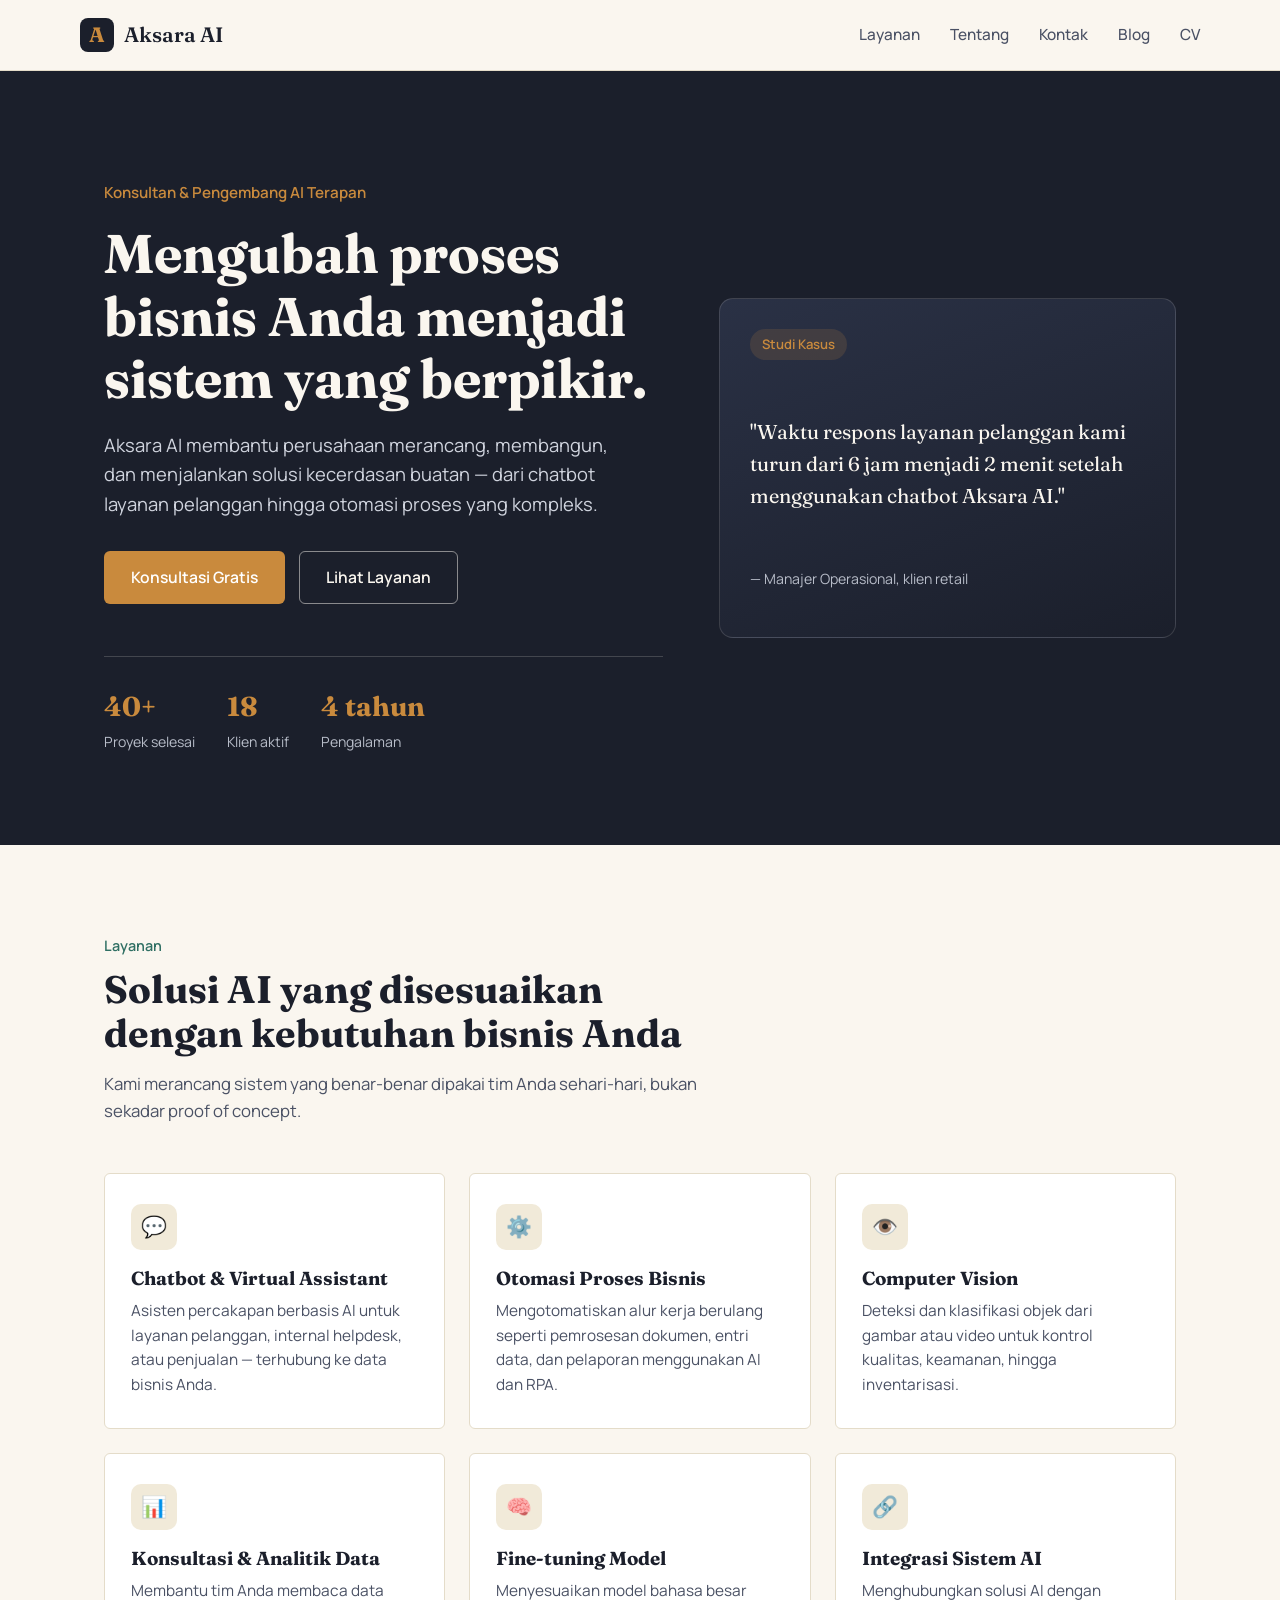
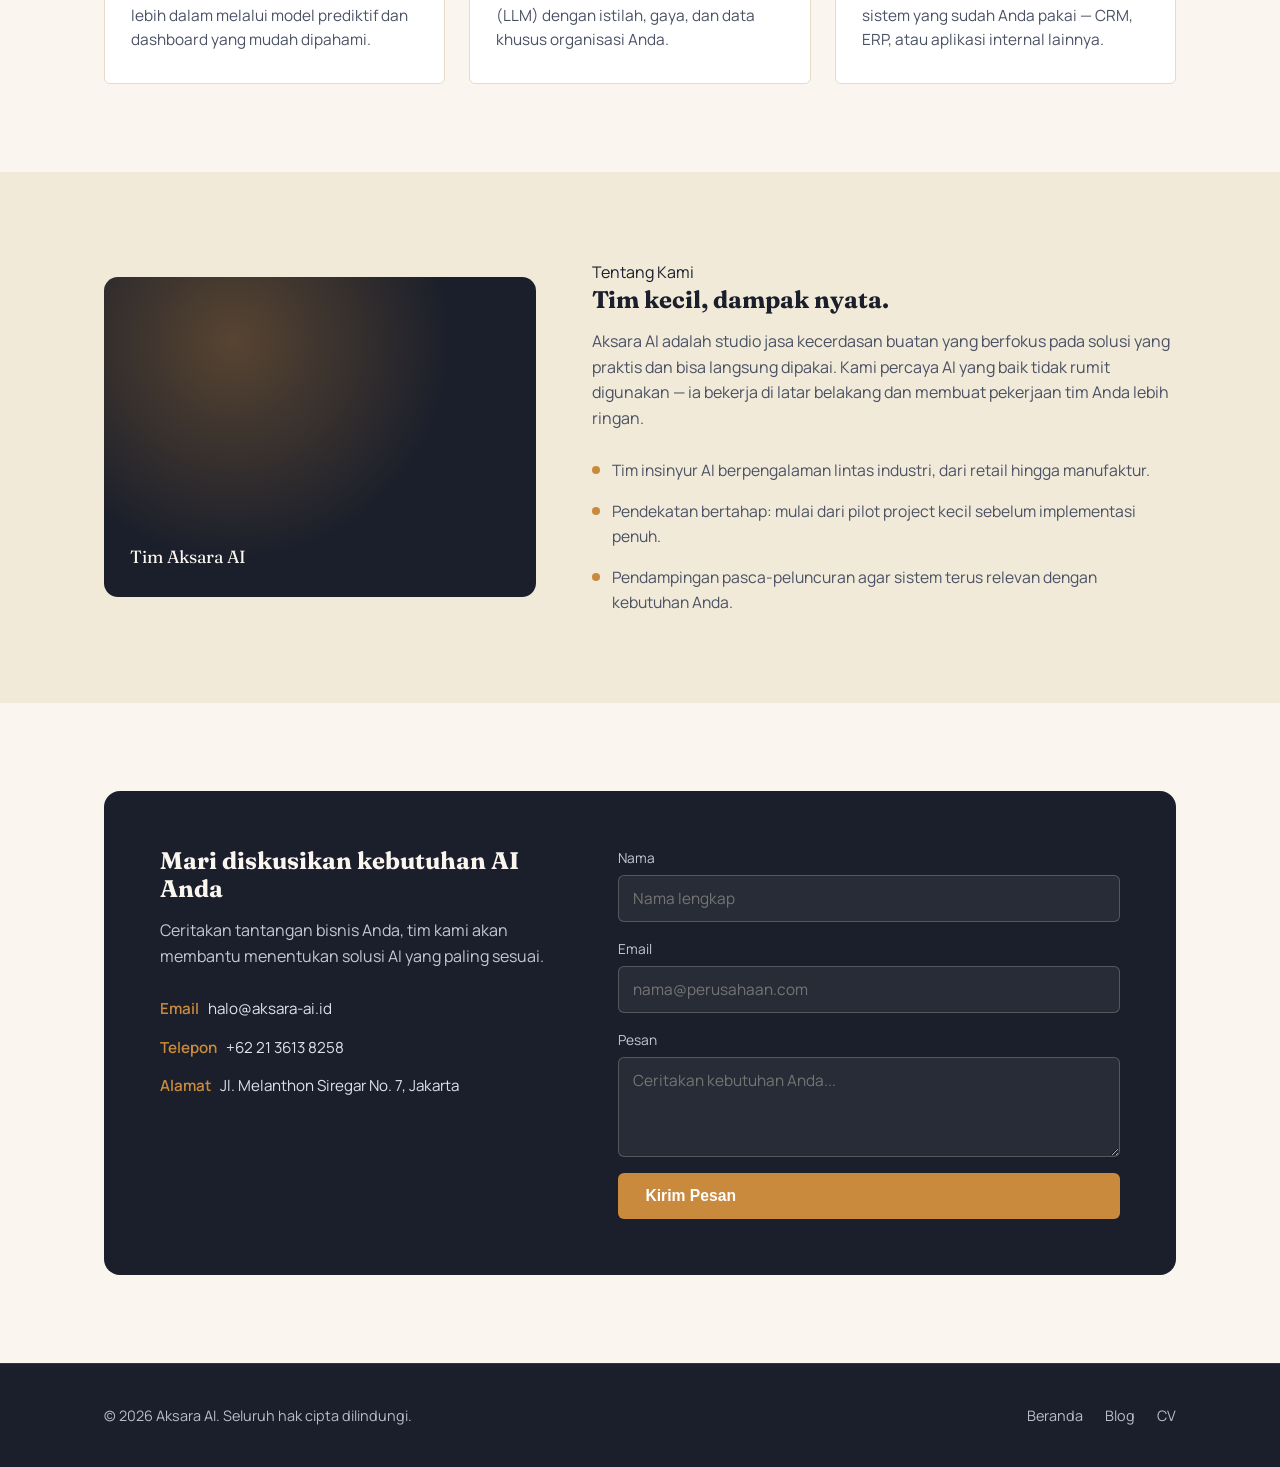
==== index.html @ e909267c "Initial commit" ====
<!DOCTYPE html>
<html lang="id">
<head>
<meta charset="UTF-8">
<meta name="viewport" content="width=device-width, initial-scale=1.0">
<title>Aksara AI — Jasa Kecerdasan Buatan untuk Bisnis Anda</title>
<link rel="stylesheet" href="assets/css/style.css">
</head>
<body>

  <!-- ===== Header / Navbar ===== -->
  <header class="site-header">
    <nav class="navbar container">
      <a href="#top" class="brand">
        <span class="brand-mark">A</span>
        Aksara AI
      </a>
      <button class="nav-toggle" id="navToggle" aria-label="Buka menu">☰</button>
      <ul class="nav-links" id="navLinks">
        <li><a href="#layanan">Layanan</a></li>
        <li><a href="#tentang">Tentang</a></li>
        <li><a href="#kontak">Kontak</a></li>
        <li><a href="blog.html">Blog</a></li>
        <li><a href="cv.html">CV</a></li>
      </ul>
    </nav>
  </header>

  <main id="top">

    <!-- ===== Hero ===== -->
    <section class="hero">
      <div class="container">
        <div class="hero-copy">
          <div class="hero-eyebrow">Konsultan &amp; Pengembang AI Terapan</div>
          <h1>Mengubah proses bisnis Anda menjadi sistem yang berpikir.</h1>
          <p class="lead">Aksara AI membantu perusahaan merancang, membangun, dan menjalankan solusi kecerdasan buatan — dari chatbot layanan pelanggan hingga otomasi proses yang kompleks.</p>
          <div class="hero-actions">
            <a href="#kontak" class="btn btn-primary">Konsultasi Gratis</a>
            <a href="#layanan" class="btn btn-outline-light">Lihat Layanan</a>
          </div>
          <div class="hero-stats">
            <div><strong>40+</strong><span>Proyek selesai</span></div>
            <div><strong>18</strong><span>Klien aktif</span></div>
            <div><strong>4 tahun</strong><span>Pengalaman</span></div>
          </div>
        </div>
        <div class="hero-visual">
          <span class="tag">Studi Kasus</span>
          <p class="quote">"Waktu respons layanan pelanggan kami turun dari 6 jam menjadi 2 menit setelah menggunakan chatbot Aksara AI."</p>
          <p class="who">— Manajer Operasional, klien retail</p>
        </div>
      </div>
    </section>

    <!-- ===== Layanan ===== -->
    <section class="section" id="layanan">
      <div class="container">
        <div class="section-head">
          <span class="kicker">Layanan</span>
          <h2>Solusi AI yang disesuaikan dengan kebutuhan bisnis Anda</h2>
          <p>Kami merancang sistem yang benar-benar dipakai tim Anda sehari-hari, bukan sekadar proof of concept.</p>
        </div>
        <div class="services-grid">
          <article class="service-card">
            <div class="service-icon">💬</div>
            <h3>Chatbot &amp; Virtual Assistant</h3>
            <p>Asisten percakapan berbasis AI untuk layanan pelanggan, internal helpdesk, atau penjualan — terhubung ke data bisnis Anda.</p>
          </article>
          <article class="service-card">
            <div class="service-icon">⚙️</div>
            <h3>Otomasi Proses Bisnis</h3>
            <p>Mengotomatiskan alur kerja berulang seperti pemrosesan dokumen, entri data, dan pelaporan menggunakan AI dan RPA.</p>
          </article>
          <article class="service-card">
            <div class="service-icon">👁️</div>
            <h3>Computer Vision</h3>
            <p>Deteksi dan klasifikasi objek dari gambar atau video untuk kontrol kualitas, keamanan, hingga inventarisasi.</p>
          </article>
          <article class="service-card">
            <div class="service-icon">📊</div>
            <h3>Konsultasi &amp; Analitik Data</h3>
            <p>Membantu tim Anda membaca data lebih dalam melalui model prediktif dan dashboard yang mudah dipahami.</p>
          </article>
          <article class="service-card">
            <div class="service-icon">🧠</div>
            <h3>Fine-tuning Model</h3>
            <p>Menyesuaikan model bahasa besar (LLM) dengan istilah, gaya, dan data khusus organisasi Anda.</p>
          </article>
          <article class="service-card">
            <div class="service-icon">🔗</div>
            <h3>Integrasi Sistem AI</h3>
            <p>Menghubungkan solusi AI dengan sistem yang sudah Anda pakai — CRM, ERP, atau aplikasi internal lainnya.</p>
          </article>
        </div>
      </div>
    </section>

    <!-- ===== Tentang ===== -->
    <section class="section section-paper-dim" id="tentang">
      <div class="container about-wrap">
        <div class="about-figure">
          <span class="label">Tim Aksara AI</span>
        </div>
        <div class="about-copy">
          <span class="kicker">Tentang Kami</span>
          <h2>Tim kecil, dampak nyata.</h2>
          <p>Aksara AI adalah studio jasa kecerdasan buatan yang berfokus pada solusi yang praktis dan bisa langsung dipakai. Kami percaya AI yang baik tidak rumit digunakan — ia bekerja di latar belakang dan membuat pekerjaan tim Anda lebih ringan.</p>
          <ul class="about-list">
            <li>Tim insinyur AI berpengalaman lintas industri, dari retail hingga manufaktur.</li>
            <li>Pendekatan bertahap: mulai dari pilot project kecil sebelum implementasi penuh.</li>
            <li>Pendampingan pasca-peluncuran agar sistem terus relevan dengan kebutuhan Anda.</li>
          </ul>
        </div>
      </div>
    </section>

    <!-- ===== Kontak / CTA ===== -->
    <section class="section" id="kontak">
      <div class="container">
        <div class="contact-wrap">
          <div class="contact-copy">
            <h2>Mari diskusikan kebutuhan AI Anda</h2>
            <p>Ceritakan tantangan bisnis Anda, tim kami akan membantu menentukan solusi AI yang paling sesuai.</p>
            <ul class="contact-info-list">
              <li><strong>Email</strong> halo@aksara-ai.id</li>
              <li><strong>Telepon</strong> +62 21 3613 8258</li>
              <li><strong>Alamat</strong> Jl. Melanthon Siregar No. 7, Jakarta</li>
            </ul>
          </div>
          <form class="contact-form" onsubmit="event.preventDefault(); alert('Terima kasih! Pesan Anda telah terkirim (simulasi).');">
            <div class="form-row">
              <label for="nama">Nama</label>
              <input type="text" id="nama" name="nama" placeholder="Nama lengkap" required>
            </div>
            <div class="form-row">
              <label for="email">Email</label>
              <input type="email" id="email" name="email" placeholder="nama@perusahaan.com" required>
            </div>
            <div class="form-row">
              <label for="pesan">Pesan</label>
              <textarea id="pesan" name="pesan" placeholder="Ceritakan kebutuhan Anda..." required></textarea>
            </div>
            <button type="submit" class="btn btn-primary">Kirim Pesan</button>
          </form>
        </div>
      </div>
    </section>

  </main>

  <!-- ===== Footer ===== -->
  <footer class="site-footer">
    <div class="container footer-inner">
      <span>© 2026 Aksara AI. Seluruh hak cipta dilindungi.</span>
      <ul class="footer-links">
        <li><a href="index.html">Beranda</a></li>
        <li><a href="blog.html">Blog</a></li>
        <li><a href="cv.html">CV</a></li>
      </ul>
    </div>
  </footer>

  <script>
    // Simple mobile nav toggle
    document.getElementById('navToggle').addEventListener('click', function () {
      document.getElementById('navLinks').classList.toggle('open');
    });
  </script>

</body>
</html>
---- assets/css/style.css ----
/* =========================================================
   Aksara AI — Landing Page Styles
   Pure CSS (no framework), CSS variables, Flexbox + Grid
   ========================================================= */

@import url('https://fonts.googleapis.com/css2?family=Fraunces:opsz,wght@9..144,400;9..144,500;9..144,600;9..144,700&family=Manrope:wght@400;500;600;700;800&display=swap');

:root {
  --ink: #1b1f2b;
  --ink-soft: #4a5164;
  --paper: #faf6ef;
  --paper-dim: #f1ead9;
  --amber: #c98a3d;
  --amber-dark: #a86f2c;
  --teal: #2f6f63;
  --line: #e4dcc9;
  --white: #ffffff;

  --font-display: 'Fraunces', Georgia, serif;
  --font-body: 'Manrope', -apple-system, BlinkMacSystemFont, sans-serif;

  --radius: 6px;
  --container: 1120px;
}

* { box-sizing: border-box; }

html { scroll-behavior: smooth; }

body {
  margin: 0;
  font-family: var(--font-body);
  color: var(--ink);
  background: var(--paper);
  line-height: 1.6;
}

img { max-width: 100%; display: block; }

a { color: inherit; text-decoration: none; }

.container {
  width: 100%;
  max-width: var(--container);
  margin: 0 auto;
  padding: 0 24px;
}

h1, h2, h3, h4 {
  font-family: var(--font-display);
  line-height: 1.15;
  margin: 0 0 16px;
  color: var(--ink);
}

p { margin: 0 0 16px; color: var(--ink-soft); }

.section { padding: 88px 0; }
.section-paper-dim { background: var(--paper-dim); }

.section-head {
  max-width: 640px;
  margin-bottom: 48px;
}

.section-head .kicker {
  display: inline-block;
  font-size: 0.9rem;
  color: var(--teal);
  font-weight: 600;
  margin-bottom: 10px;
}

.section-head h2 { font-size: clamp(1.8rem, 3vw, 2.4rem); }

.section-head p { font-size: 1.05rem; }

/* ---------- Buttons ---------- */
.btn {
  display: inline-flex;
  align-items: center;
  gap: 8px;
  padding: 13px 26px;
  border-radius: var(--radius);
  font-weight: 600;
  font-size: 0.98rem;
  cursor: pointer;
  border: 1px solid transparent;
  transition: transform 0.15s ease, background 0.2s ease, color 0.2s ease, border-color 0.2s ease;
}

.btn-primary {
  background: var(--amber);
  color: var(--white);
}
.btn-primary:hover { background: var(--amber-dark); transform: translateY(-2px); }

.btn-outline {
  background: transparent;
  border-color: var(--ink);
  color: var(--ink);
}
.btn-outline:hover { background: var(--ink); color: var(--paper); transform: translateY(-2px); }

.btn-outline-light {
  background: transparent;
  border-color: rgba(250,246,239,0.5);
  color: var(--paper);
}
.btn-outline-light:hover { background: var(--paper); color: var(--ink); }

/* ---------- Header / Navbar ---------- */
.site-header {
  position: sticky;
  top: 0;
  z-index: 50;
  background: rgba(250,246,239,0.92);
  backdrop-filter: blur(6px);
  border-bottom: 1px solid var(--line);
}

.navbar {
  display: flex;
  align-items: center;
  justify-content: space-between;
  padding: 18px 0;
}

.brand {
  display: flex;
  align-items: center;
  gap: 10px;
  font-family: var(--font-display);
  font-weight: 600;
  font-size: 1.3rem;
}

.brand-mark {
  width: 34px;
  height: 34px;
  border-radius: 8px;
  background: var(--ink);
  color: var(--amber);
  display: flex;
  align-items: center;
  justify-content: center;
  font-family: var(--font-display);
  font-weight: 700;
}

.nav-links {
  display: flex;
  align-items: center;
  gap: 30px;
  list-style: none;
  margin: 0;
  padding: 0;
  font-size: 0.96rem;
  font-weight: 500;
}

.nav-links a { color: var(--ink-soft); transition: color 0.2s ease; }
.nav-links a:hover { color: var(--amber-dark); }

.nav-toggle {
  display: none;
  background: none;
  border: 1px solid var(--line);
  border-radius: var(--radius);
  padding: 8px 10px;
  font-size: 1.1rem;
  cursor: pointer;
}

/* ---------- Hero ---------- */
.hero {
  background: var(--ink);
  color: var(--paper);
  padding: 110px 0 90px;
  overflow: hidden;
  position: relative;
}

.hero .container {
  display: grid;
  grid-template-columns: 1.1fr 0.9fr;
  gap: 56px;
  align-items: center;
}

.hero-eyebrow {
  color: var(--amber);
  font-weight: 600;
  font-size: 0.95rem;
  margin-bottom: 18px;
}

.hero h1 {
  font-size: clamp(2.2rem, 4.5vw, 3.4rem);
  color: var(--paper);
  margin-bottom: 20px;
}

.hero p.lead {
  font-size: 1.15rem;
  color: #cfd3dd;
  max-width: 46ch;
}

.hero-actions {
  display: flex;
  gap: 14px;
  margin-top: 32px;
  flex-wrap: wrap;
}

.hero-stats {
  display: flex;
  gap: 32px;
  margin-top: 52px;
  border-top: 1px solid rgba(250,246,239,0.18);
  padding-top: 28px;
}

.hero-stats div strong {
  display: block;
  font-family: var(--font-display);
  font-size: 1.7rem;
  color: var(--amber);
}
.hero-stats div span { font-size: 0.88rem; color: #b8bdc9; }

.hero-visual {
  background: linear-gradient(160deg, #2a3145, #1b1f2b);
  border: 1px solid rgba(250,246,239,0.14);
  border-radius: 14px;
  padding: 30px;
  min-height: 340px;
  display: flex;
  flex-direction: column;
  justify-content: space-between;
}

.hero-visual .tag {
  align-self: flex-start;
  background: rgba(201,138,61,0.16);
  color: var(--amber);
  font-size: 0.82rem;
  font-weight: 600;
  padding: 5px 12px;
  border-radius: 999px;
}

.hero-visual .quote {
  font-family: var(--font-display);
  font-size: 1.25rem;
  color: var(--paper);
  margin: 20px 0;
}

.hero-visual .who {
  font-size: 0.88rem;
  color: #b8bdc9;
}

/* ---------- Layanan (services) ---------- */
.services-grid {
  display: grid;
  grid-template-columns: repeat(3, 1fr);
  gap: 24px;
}

.service-card {
  background: var(--white);
  border: 1px solid var(--line);
  border-radius: var(--radius);
  padding: 30px 26px;
  transition: transform 0.2s ease, box-shadow 0.2s ease, border-color 0.2s ease;
}

.service-card:hover {
  transform: translateY(-4px);
  border-color: var(--amber);
  box-shadow: 0 14px 30px -18px rgba(27,31,43,0.35);
}

.service-icon {
  width: 46px;
  height: 46px;
  border-radius: 10px;
  background: var(--paper-dim);
  color: var(--teal);
  display: flex;
  align-items: center;
  justify-content: center;
  font-size: 1.3rem;
  margin-bottom: 18px;
}

.service-card h3 { font-size: 1.18rem; margin-bottom: 10px; }
.service-card p { font-size: 0.96rem; margin-bottom: 0; }

/* ---------- Tentang / About ---------- */
.about-wrap {
  display: grid;
  grid-template-columns: 0.85fr 1.15fr;
  gap: 56px;
  align-items: center;
}

.about-figure {
  background: var(--ink);
  border-radius: 14px;
  min-height: 320px;
  position: relative;
  display: flex;
  align-items: flex-end;
  padding: 26px;
  overflow: hidden;
}

.about-figure::before {
  content: "";
  position: absolute;
  inset: 0;
  background: radial-gradient(circle at 30% 20%, rgba(201,138,61,0.35), transparent 55%);
}

.about-figure .label {
  position: relative;
  color: var(--paper);
  font-family: var(--font-display);
  font-size: 1.1rem;
}

.about-list {
  list-style: none;
  margin: 26px 0 0;
  padding: 0;
  display: grid;
  gap: 16px;
}

.about-list li {
  display: flex;
  gap: 12px;
  align-items: flex-start;
  font-size: 0.98rem;
  color: var(--ink-soft);
}

.about-list li::before {
  content: "";
  width: 8px;
  height: 8px;
  border-radius: 50%;
  background: var(--amber);
  margin-top: 8px;
  flex-shrink: 0;
}

/* ---------- Kontak / CTA ---------- */
.contact-wrap {
  background: var(--ink);
  color: var(--paper);
  border-radius: 16px;
  padding: 56px;
  display: grid;
  grid-template-columns: 0.9fr 1.1fr;
  gap: 48px;
}

.contact-wrap h2 { color: var(--paper); }
.contact-wrap p { color: #c3c8d4; }

.contact-info-list {
  list-style: none;
  margin: 28px 0 0;
  padding: 0;
  display: grid;
  gap: 14px;
  font-size: 0.95rem;
}
.contact-info-list li { color: #dfe2ea; }
.contact-info-list strong { color: var(--amber); font-weight: 600; margin-right: 6px; }

.contact-form {
  display: grid;
  gap: 16px;
}

.form-row {
  display: grid;
  gap: 6px;
}

.form-row label {
  font-size: 0.86rem;
  color: #c3c8d4;
}

.form-row input,
.form-row textarea {
  width: 100%;
  padding: 12px 14px;
  border-radius: var(--radius);
  border: 1px solid rgba(250,246,239,0.22);
  background: rgba(250,246,239,0.06);
  color: var(--paper);
  font-family: var(--font-body);
  font-size: 0.96rem;
}

.form-row input:focus,
.form-row textarea:focus {
  outline: 2px solid var(--amber);
  outline-offset: 1px;
}

.form-row textarea { resize: vertical; min-height: 100px; }

/* ---------- Footer ---------- */
.site-footer {
  background: var(--ink);
  color: #b8bdc9;
  border-top: 1px solid rgba(250,246,239,0.1);
  padding: 40px 0;
}

.footer-inner {
  display: flex;
  justify-content: space-between;
  align-items: center;
  flex-wrap: wrap;
  gap: 16px;
  font-size: 0.9rem;
}

.footer-links {
  display: flex;
  gap: 22px;
  list-style: none;
  margin: 0;
  padding: 0;
}
.footer-links a:hover { color: var(--amber); }

/* ---------- Responsive ---------- */
@media (max-width: 900px) {
  .hero .container { grid-template-columns: 1fr; }
  .hero-visual { min-height: 240px; }
  .services-grid { grid-template-columns: repeat(2, 1fr); }
  .about-wrap { grid-template-columns: 1fr; }
  .about-figure { min-height: 220px; }
  .contact-wrap { grid-template-columns: 1fr; padding: 36px 24px; }
}

@media (max-width: 640px) {
  .section { padding: 60px 0; }
  .nav-links { display: none; }
  .nav-toggle { display: inline-flex; align-items: center; justify-content: center; }
  .services-grid { grid-template-columns: 1fr; }
  .hero { padding: 80px 0 60px; }
  .hero-stats { flex-wrap: wrap; row-gap: 18px; }
  .footer-inner { flex-direction: column; align-items: flex-start; }
}

/* Mobile nav (simple toggle, no framework) */
.nav-links.open {
  display: flex;
  position: absolute;
  top: 100%;
  left: 0;
  right: 0;
  background: var(--paper);
  border-bottom: 1px solid var(--line);
  flex-direction: column;
  align-items: flex-start;
  gap: 0;
  padding: 8px 24px 18px;
}
.nav-links.open li { width: 100%; padding: 10px 0; border-bottom: 1px solid var(--line); }
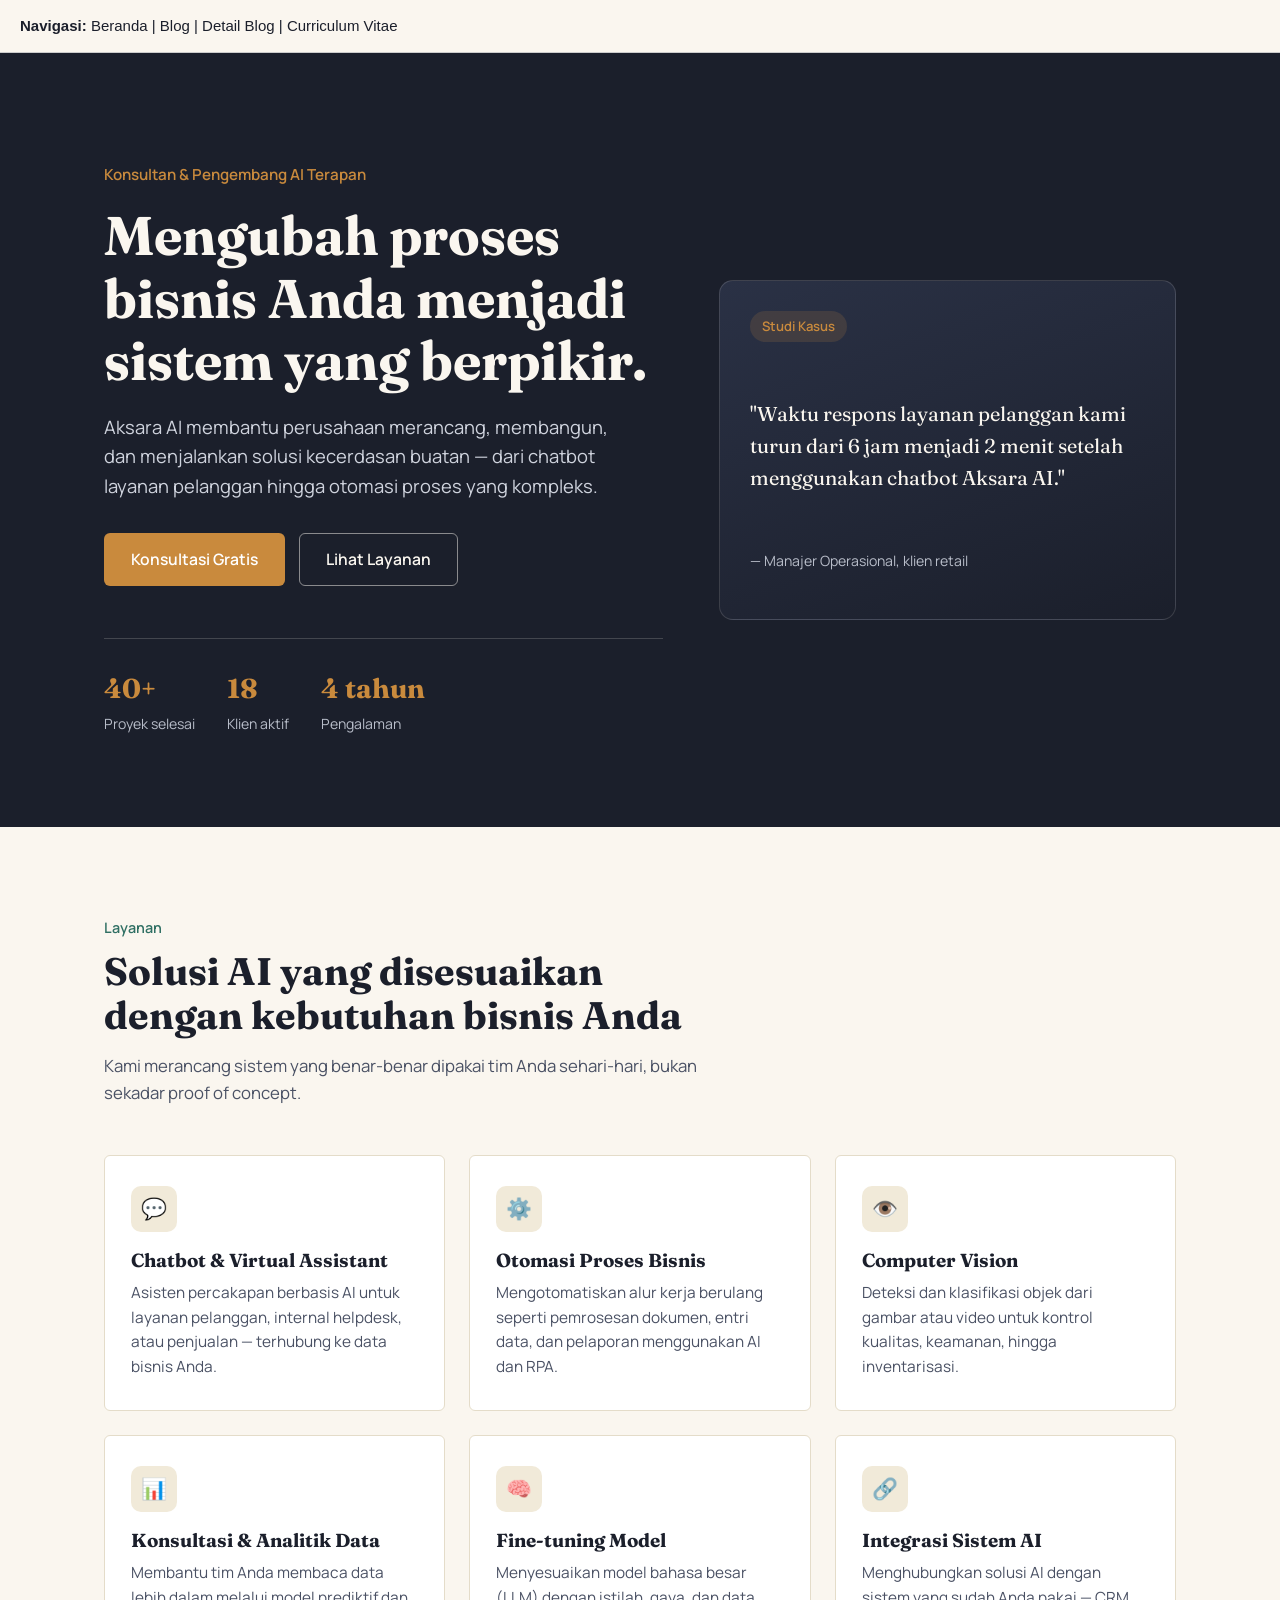
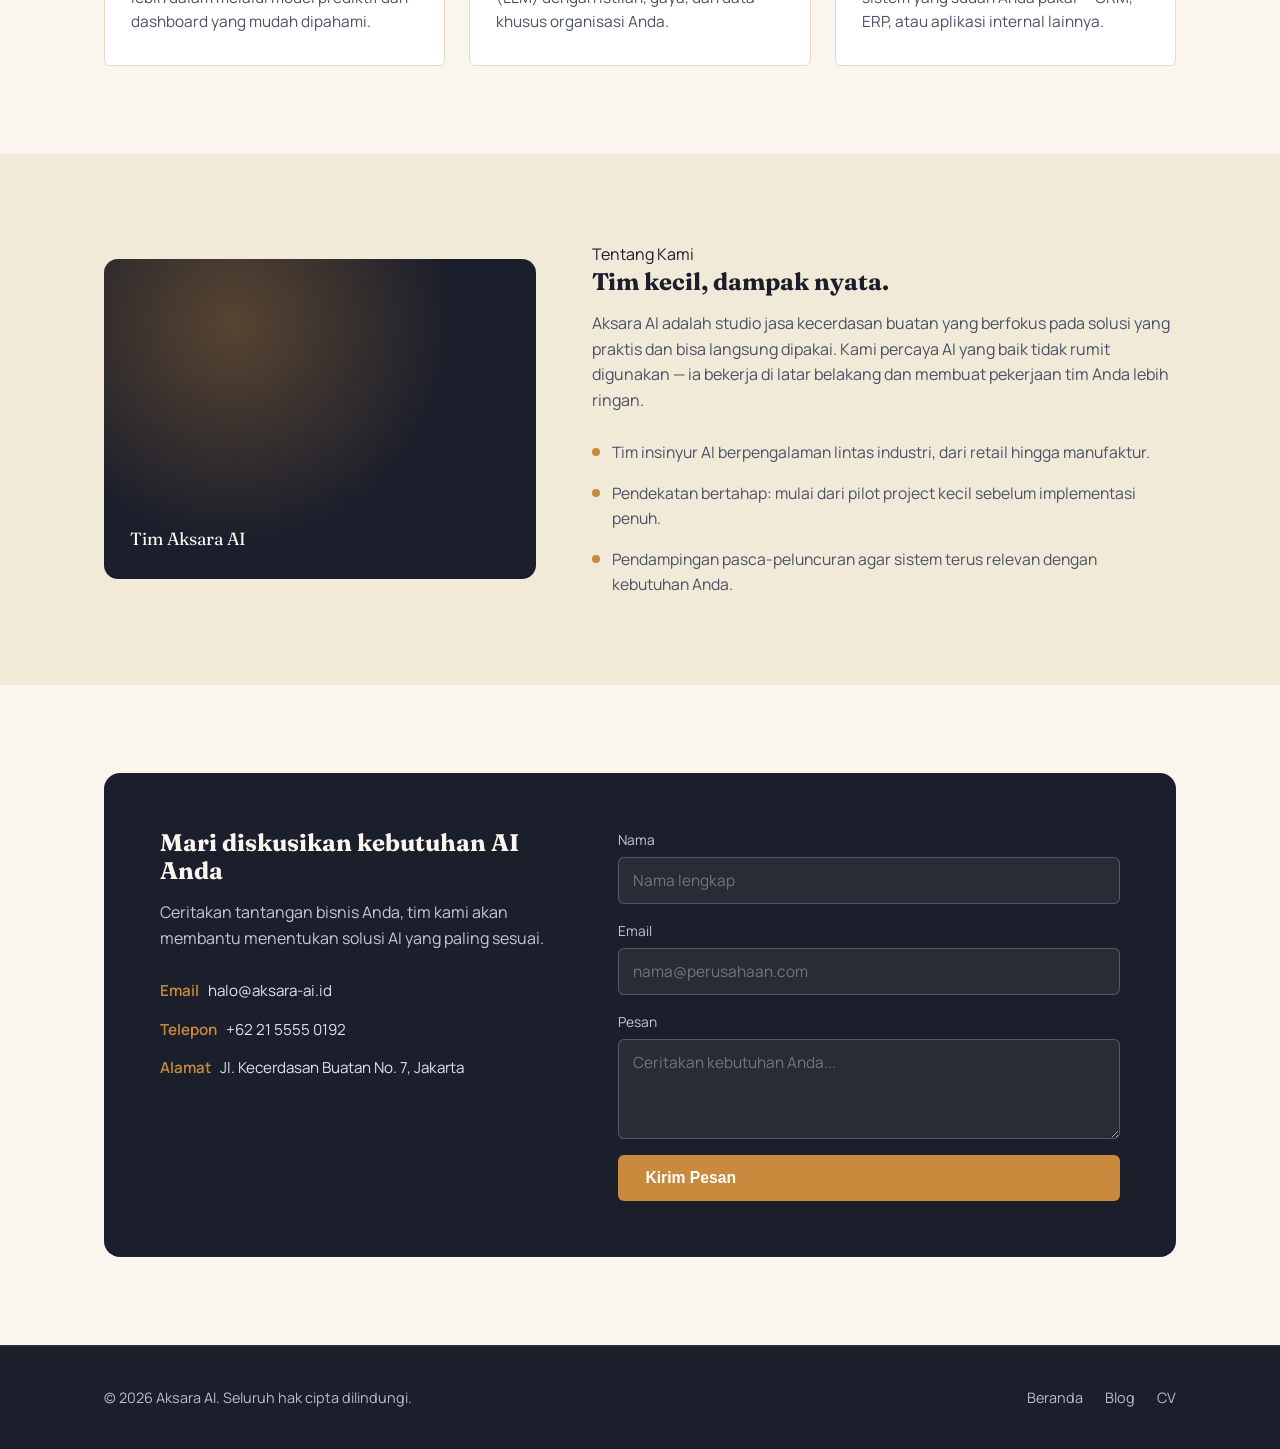
==== commit 94593b29: "Perbarui halaman website" ====
--- a/index.html
+++ b/index.html
@@ -4,27 +4,19 @@
 <meta charset="UTF-8">
 <meta name="viewport" content="width=device-width, initial-scale=1.0">
 <title>Aksara AI — Jasa Kecerdasan Buatan untuk Bisnis Anda</title>
+<meta name="description" content="Aksara AI adalah studio jasa kecerdasan buatan: chatbot, otomasi proses bisnis, computer vision, dan konsultasi data untuk perusahaan Anda.">
 <link rel="stylesheet" href="assets/css/style.css">
 </head>
 <body>
 
-  <!-- ===== Header / Navbar ===== -->
-  <header class="site-header">
-    <nav class="navbar container">
-      <a href="#top" class="brand">
-        <span class="brand-mark">A</span>
-        Aksara AI
-      </a>
-      <button class="nav-toggle" id="navToggle" aria-label="Buka menu">☰</button>
-      <ul class="nav-links" id="navLinks">
-        <li><a href="#layanan">Layanan</a></li>
-        <li><a href="#tentang">Tentang</a></li>
-        <li><a href="#kontak">Kontak</a></li>
-        <li><a href="blog.html">Blog</a></li>
-        <li><a href="cv.html">CV</a></li>
-      </ul>
-    </nav>
-  </header>
+  <!-- ===== Navigasi ===== -->
+  <nav style="padding:14px 20px; border-bottom:1px solid #ccc; font-family:sans-serif; font-size:15px;">
+    <strong>Navigasi:</strong>
+    <a href="index.html">Beranda</a> |
+    <a href="blog.html">Blog</a> |
+    <a href="blog-detail.html">Detail Blog</a> |
+    <a href="cv.html">Curriculum Vitae</a>
+  </nav>
 
   <main id="top">
 
@@ -124,8 +116,8 @@
             <p>Ceritakan tantangan bisnis Anda, tim kami akan membantu menentukan solusi AI yang paling sesuai.</p>
             <ul class="contact-info-list">
               <li><strong>Email</strong> halo@aksara-ai.id</li>
-              <li><strong>Telepon</strong> +62 21 3613 8258</li>
-              <li><strong>Alamat</strong> Jl. Melanthon Siregar No. 7, Jakarta</li>
+              <li><strong>Telepon</strong> +62 21 5555 0192</li>
+              <li><strong>Alamat</strong> Jl. Kecerdasan Buatan No. 7, Jakarta</li>
             </ul>
           </div>
           <form class="contact-form" onsubmit="event.preventDefault(); alert('Terima kasih! Pesan Anda telah terkirim (simulasi).');">
@@ -161,12 +153,5 @@
     </div>
   </footer>
 
-  <script>
-    // Simple mobile nav toggle
-    document.getElementById('navToggle').addEventListener('click', function () {
-      document.getElementById('navLinks').classList.toggle('open');
-    });
-  </script>
-
 </body>
 </html>
